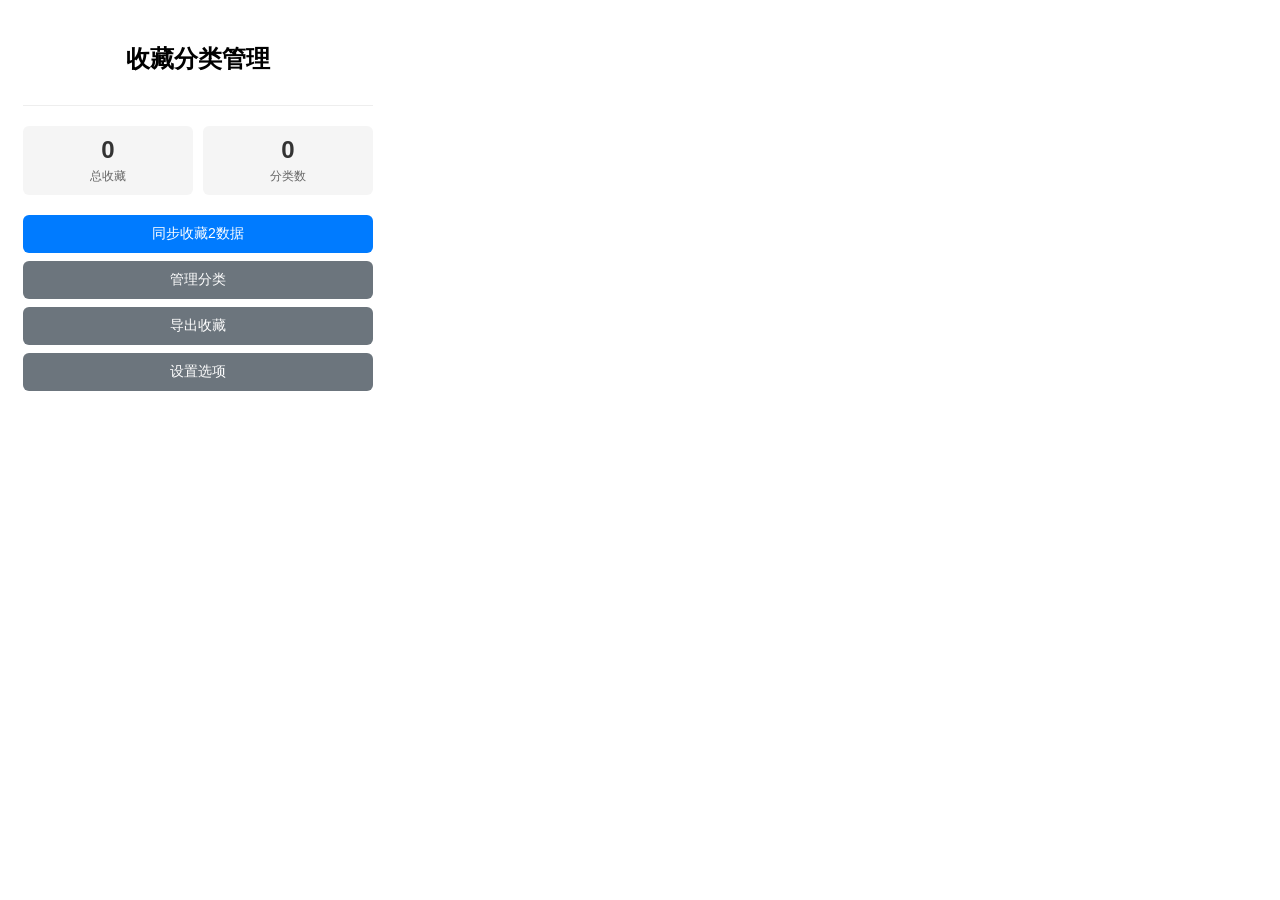
==== popup.html @ 771ba1e1 "chore: 初始化工程" ====
<!DOCTYPE html>
<html>
<head>
<meta charset="utf-8">
<style>
  body {
    width: 350px;
    padding: 15px;
    font-family: -apple-system, BlinkMacSystemFont, 'Segoe UI', Roboto, sans-serif;
  }
  
  .header {
    text-align: center;
    margin-bottom: 20px;
    padding-bottom: 10px;
    border-bottom: 1px solid #eee;
  }
  
  .stats {
    display: grid;
    grid-template-columns: 1fr 1fr;
    gap: 10px;
    margin-bottom: 20px;
  }
  
  .stat-item {
    background: #f5f5f5;
    padding: 10px;
    border-radius: 6px;
    text-align: center;
  }
  
  .stat-number {
    font-size: 24px;
    font-weight: bold;
    color: #333;
  }
  
  .stat-label {
    font-size: 12px;
    color: #666;
    margin-top: 4px;
  }
  
  .actions {
    display: flex;
    flex-direction: column;
    gap: 8px;
  }
  
  .btn {
    padding: 10px 15px;
    border: none;
    border-radius: 6px;
    cursor: pointer;
    font-size: 14px;
    transition: background-color 0.2s;
  }
  
  .btn-primary {
    background: #007bff;
    color: white;
  }
  
  .btn-primary:hover {
    background: #0056b3;
  }
  
  .btn-secondary {
    background: #6c757d;
    color: white;
  }
  
  .btn-secondary:hover {
    background: #545b62;
  }
  
  .category-quick-list {
    max-height: 150px;
    overflow-y: auto;
    margin-top: 15px;
  }
  
  .category-quick-item {
    display: flex;
    justify-content: space-between;
    align-items: center;
    padding: 8px 10px;
    border-radius: 4px;
    margin-bottom: 4px;
    background: #f8f9fa;
    font-size: 13px;
  }
  
  .category-color {
    width: 12px;
    height: 12px;
    border-radius: 50%;
    margin-right: 8px;
  }
</style>
</head>
<body>
<div class="header">
  <h2>收藏分类管理</h2>
</div>

<div class="stats">
  <div class="stat-item">
    <div class="stat-number" id="total-favorites">0</div>
    <div class="stat-label">总收藏</div>
  </div>
  <div class="stat-item">
    <div class="stat-number" id="total-categories">0</div>
    <div class="stat-label">分类数</div>
  </div>
</div>

<div class="actions">
  <button class="btn btn-primary" id="sync-data">同步收藏2数据</button>
  <button class="btn btn-secondary" id="manage-categories">管理分类</button>
  <button class="btn btn-secondary" id="export-favorites">导出收藏</button>
  <button class="btn btn-secondary" id="open-options">设置选项</button>
</div>

<div class="category-quick-list" id="category-list">
  <!-- 分类列表将在这里动态生成 -->
</div>

<script src="popup.js"></script>
</body>
</html>
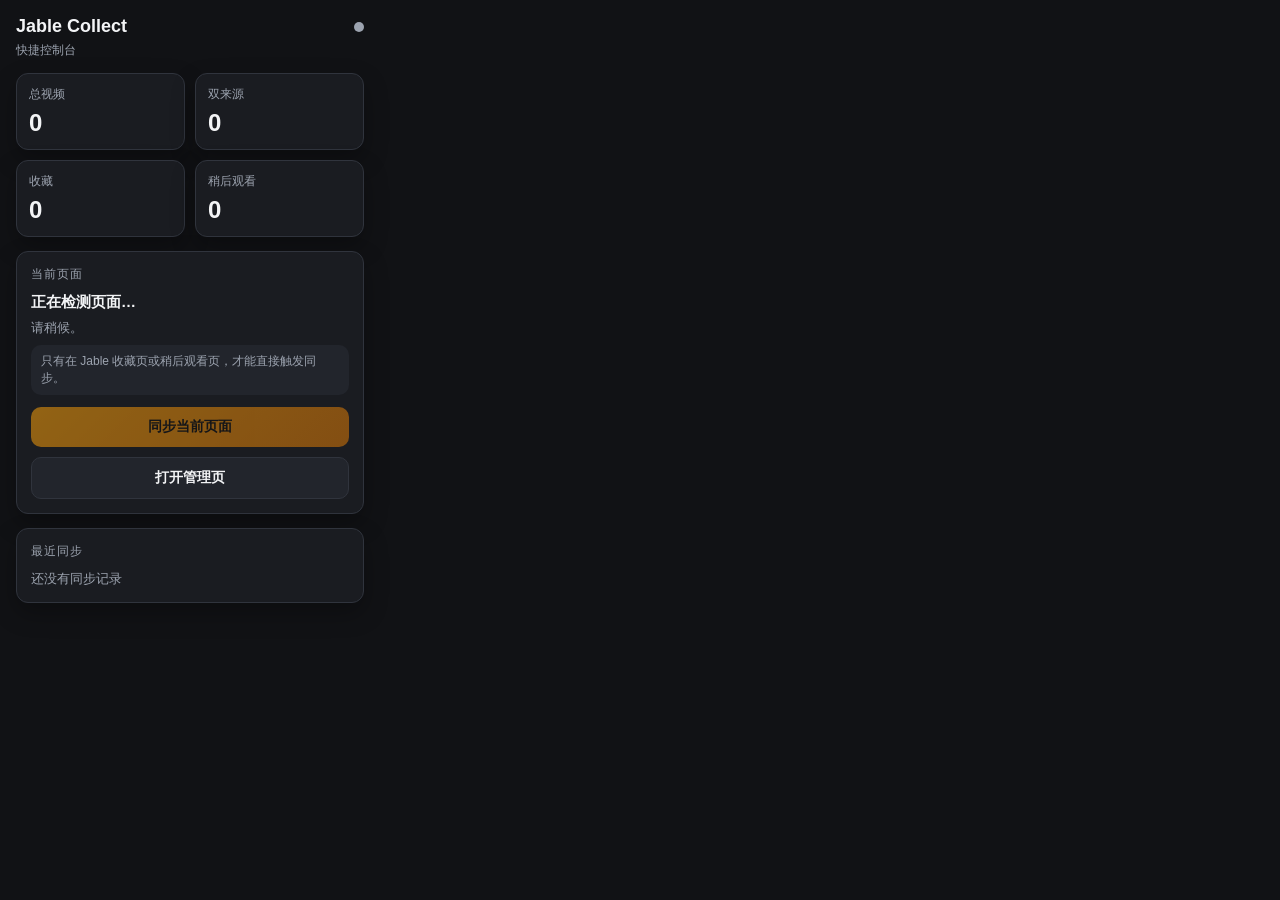
==== commit 1706b392: "feat: 重构 popup 为快捷同步面板 将 popup 改为展示本地统计、当前页面识别和最近同步状态，并支持从 popup 直接触发收藏页或稍后观看页同步。" ====
--- a/popup.html
+++ b/popup.html
@@ -2,131 +2,241 @@
 <html>
 <head>
 <meta charset="utf-8">
+<title>Jable Collect</title>
 <style>
+  :root {
+    --bg: #111215;
+    --panel: #1a1c21;
+    --panel-soft: #22252c;
+    --border: #30343d;
+    --text: #f3f4f6;
+    --muted: #9ca3af;
+    --accent: #f59e0b;
+    --accent-strong: #d97706;
+    --success: #22c55e;
+    --danger: #ef4444;
+    --shadow: rgba(0, 0, 0, 0.28);
+  }
+
+  * {
+    box-sizing: border-box;
+  }
+
   body {
-    width: 350px;
-    padding: 15px;
+    margin: 0;
+    width: 380px;
+    padding: 16px;
     font-family: -apple-system, BlinkMacSystemFont, 'Segoe UI', Roboto, sans-serif;
-  }
-  
+    background: var(--bg);
+    color: var(--text);
+  }
+
+  .shell {
+    display: flex;
+    flex-direction: column;
+    gap: 14px;
+  }
+
   .header {
-    text-align: center;
-    margin-bottom: 20px;
-    padding-bottom: 10px;
-    border-bottom: 1px solid #eee;
-  }
-  
+    display: flex;
+    justify-content: space-between;
+    align-items: flex-start;
+    gap: 12px;
+  }
+
+  .title {
+    font-size: 18px;
+    font-weight: 700;
+    line-height: 1.2;
+  }
+
+  .subtitle {
+    margin-top: 4px;
+    font-size: 12px;
+    color: var(--muted);
+  }
+
+  .status-dot {
+    width: 10px;
+    height: 10px;
+    border-radius: 50%;
+    background: var(--muted);
+    margin-top: 6px;
+    flex-shrink: 0;
+  }
+
+  .status-dot.success { background: var(--success); }
+  .status-dot.error { background: var(--danger); }
+  .status-dot.running { background: var(--accent); }
+
   .stats {
     display: grid;
-    grid-template-columns: 1fr 1fr;
+    grid-template-columns: repeat(2, minmax(0, 1fr));
     gap: 10px;
-    margin-bottom: 20px;
-  }
-  
-  .stat-item {
-    background: #f5f5f5;
-    padding: 10px;
-    border-radius: 6px;
-    text-align: center;
-  }
-  
-  .stat-number {
+  }
+
+  .stat-card,
+  .panel {
+    background: var(--panel);
+    border: 1px solid var(--border);
+    border-radius: 12px;
+    box-shadow: 0 10px 24px var(--shadow);
+  }
+
+  .stat-card {
+    padding: 12px;
+  }
+
+  .stat-label {
+    font-size: 12px;
+    color: var(--muted);
+  }
+
+  .stat-value {
+    margin-top: 6px;
     font-size: 24px;
-    font-weight: bold;
-    color: #333;
-  }
-  
-  .stat-label {
-    font-size: 12px;
-    color: #666;
-    margin-top: 4px;
-  }
-  
+    font-weight: 700;
+  }
+
+  .panel {
+    padding: 14px;
+  }
+
+  .panel-title {
+    font-size: 12px;
+    text-transform: uppercase;
+    letter-spacing: 0.08em;
+    color: var(--muted);
+    margin-bottom: 10px;
+  }
+
+  .page-title {
+    font-size: 15px;
+    font-weight: 600;
+    margin-bottom: 6px;
+  }
+
+  .panel-text {
+    font-size: 13px;
+    color: var(--muted);
+    line-height: 1.5;
+  }
+
+  .sync-note {
+    margin-top: 8px;
+    padding: 8px 10px;
+    border-radius: 10px;
+    background: var(--panel-soft);
+    font-size: 12px;
+    color: var(--muted);
+  }
+
   .actions {
     display: flex;
     flex-direction: column;
-    gap: 8px;
-  }
-  
-  .btn {
-    padding: 10px 15px;
-    border: none;
-    border-radius: 6px;
+    gap: 10px;
+    margin-top: 12px;
+  }
+
+  button {
+    width: 100%;
+    border: 0;
+    border-radius: 10px;
+    padding: 11px 14px;
+    font-size: 14px;
+    font-weight: 600;
     cursor: pointer;
-    font-size: 14px;
-    transition: background-color 0.2s;
-  }
-  
+    transition: transform 0.15s ease, opacity 0.15s ease, background 0.15s ease;
+  }
+
+  button:hover:not(:disabled) {
+    transform: translateY(-1px);
+  }
+
+  button:disabled {
+    cursor: not-allowed;
+    opacity: 0.55;
+  }
+
   .btn-primary {
-    background: #007bff;
-    color: white;
-  }
-  
-  .btn-primary:hover {
-    background: #0056b3;
-  }
-  
+    background: linear-gradient(135deg, var(--accent) 0%, var(--accent-strong) 100%);
+    color: #111;
+  }
+
   .btn-secondary {
-    background: #6c757d;
-    color: white;
-  }
-  
-  .btn-secondary:hover {
-    background: #545b62;
-  }
-  
-  .category-quick-list {
-    max-height: 150px;
-    overflow-y: auto;
-    margin-top: 15px;
-  }
-  
-  .category-quick-item {
-    display: flex;
-    justify-content: space-between;
-    align-items: center;
-    padding: 8px 10px;
-    border-radius: 4px;
-    margin-bottom: 4px;
-    background: #f8f9fa;
+    background: var(--panel-soft);
+    color: var(--text);
+    border: 1px solid var(--border);
+  }
+
+  .status-row {
+    display: flex;
+    flex-direction: column;
+    gap: 6px;
     font-size: 13px;
   }
-  
-  .category-color {
-    width: 12px;
-    height: 12px;
-    border-radius: 50%;
-    margin-right: 8px;
+
+  .status-main {
+    font-weight: 600;
+  }
+
+  .status-meta {
+    color: var(--muted);
+    font-size: 12px;
+  }
+
+  .empty {
+    color: var(--muted);
+    font-size: 13px;
   }
 </style>
 </head>
 <body>
-<div class="header">
-  <h2>收藏分类管理</h2>
-</div>
-
-<div class="stats">
-  <div class="stat-item">
-    <div class="stat-number" id="total-favorites">0</div>
-    <div class="stat-label">总收藏</div>
-  </div>
-  <div class="stat-item">
-    <div class="stat-number" id="total-categories">0</div>
-    <div class="stat-label">分类数</div>
-  </div>
-</div>
-
-<div class="actions">
-  <button class="btn btn-primary" id="sync-data">同步收藏2数据</button>
-  <button class="btn btn-secondary" id="manage-categories">管理分类</button>
-  <button class="btn btn-secondary" id="export-favorites">导出收藏</button>
-  <button class="btn btn-secondary" id="open-options">设置选项</button>
-</div>
-
-<div class="category-quick-list" id="category-list">
-  <!-- 分类列表将在这里动态生成 -->
+<div class="shell">
+  <div class="header">
+    <div>
+      <div class="title">Jable Collect</div>
+      <div class="subtitle">快捷控制台</div>
+    </div>
+    <div class="status-dot" id="status-dot"></div>
+  </div>
+
+  <div class="stats">
+    <div class="stat-card">
+      <div class="stat-label">总视频</div>
+      <div class="stat-value" id="total-count">0</div>
+    </div>
+    <div class="stat-card">
+      <div class="stat-label">双来源</div>
+      <div class="stat-value" id="both-count">0</div>
+    </div>
+    <div class="stat-card">
+      <div class="stat-label">收藏</div>
+      <div class="stat-value" id="favorites-count">0</div>
+    </div>
+    <div class="stat-card">
+      <div class="stat-label">稍后观看</div>
+      <div class="stat-value" id="watch-later-count">0</div>
+    </div>
+  </div>
+
+  <div class="panel">
+    <div class="panel-title">当前页面</div>
+    <div class="page-title" id="page-title">正在检测页面…</div>
+    <div class="panel-text" id="page-description">请稍候。</div>
+    <div class="sync-note" id="sync-note">只有在 Jable 收藏页或稍后观看页，才能直接触发同步。</div>
+    <div class="actions">
+      <button class="btn-primary" id="sync-button" disabled>同步当前页面</button>
+      <button class="btn-secondary" id="open-options">打开管理页</button>
+    </div>
+  </div>
+
+  <div class="panel">
+    <div class="panel-title">最近同步</div>
+    <div id="sync-status" class="empty">还没有同步记录</div>
+  </div>
 </div>
 
 <script src="popup.js"></script>
 </body>
-</html>+</html>
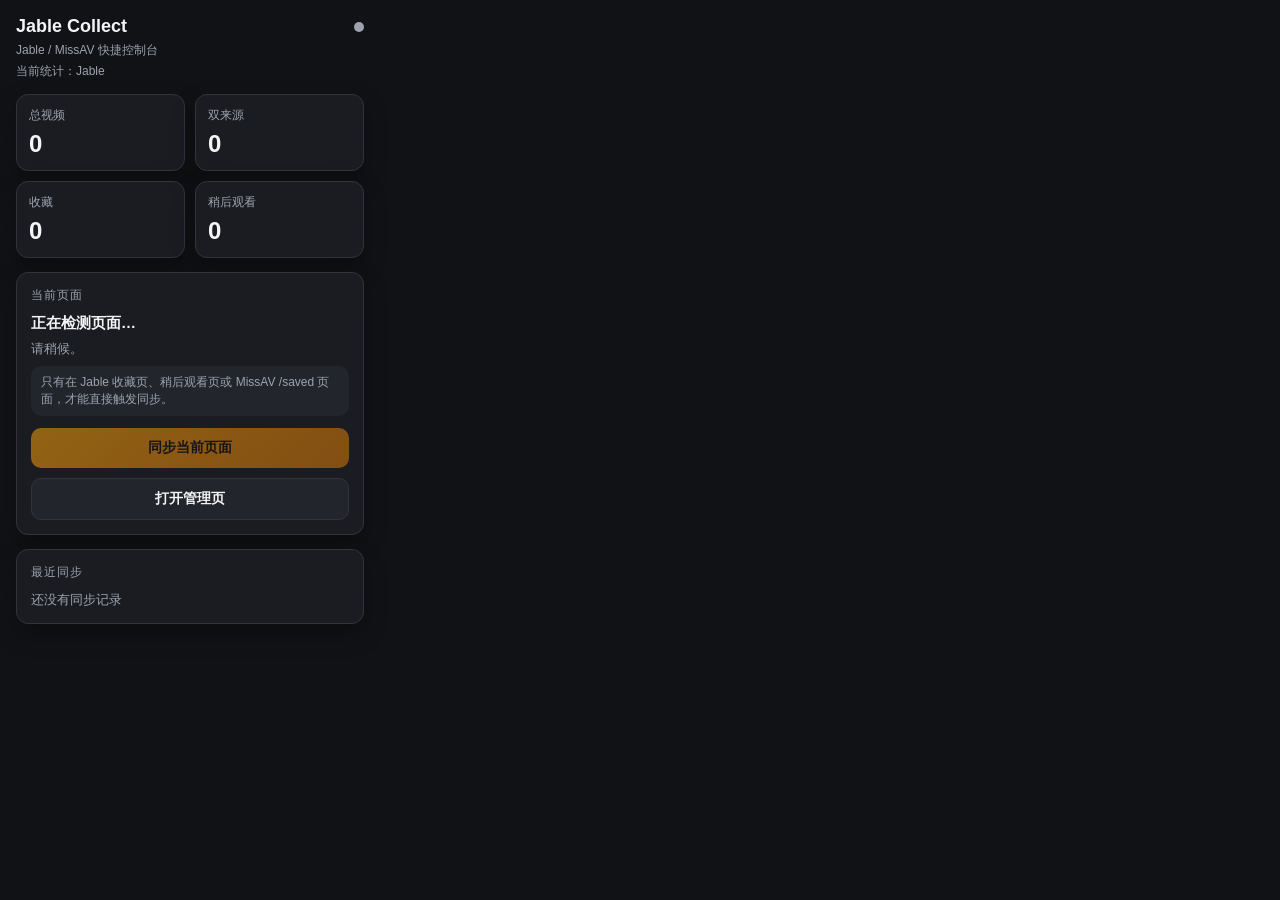
==== commit f74fbe57: "feat: popup 支持多站点识别，统计和同步状态按站点区分" ====
--- a/popup.html
+++ b/popup.html
@@ -196,26 +196,27 @@
   <div class="header">
     <div>
       <div class="title">Jable Collect</div>
-      <div class="subtitle">快捷控制台</div>
+      <div class="subtitle">Jable / MissAV 快捷控制台</div>
+      <div class="subtitle" id="stats-site">当前统计：Jable</div>
     </div>
     <div class="status-dot" id="status-dot"></div>
   </div>
 
   <div class="stats">
     <div class="stat-card">
-      <div class="stat-label">总视频</div>
+      <div class="stat-label" id="total-label">总视频</div>
       <div class="stat-value" id="total-count">0</div>
     </div>
     <div class="stat-card">
-      <div class="stat-label">双来源</div>
+      <div class="stat-label" id="both-label">双来源</div>
       <div class="stat-value" id="both-count">0</div>
     </div>
     <div class="stat-card">
-      <div class="stat-label">收藏</div>
+      <div class="stat-label" id="favorites-label">收藏</div>
       <div class="stat-value" id="favorites-count">0</div>
     </div>
     <div class="stat-card">
-      <div class="stat-label">稍后观看</div>
+      <div class="stat-label" id="watch-later-label">稍后观看</div>
       <div class="stat-value" id="watch-later-count">0</div>
     </div>
   </div>
@@ -224,7 +225,7 @@
     <div class="panel-title">当前页面</div>
     <div class="page-title" id="page-title">正在检测页面…</div>
     <div class="panel-text" id="page-description">请稍候。</div>
-    <div class="sync-note" id="sync-note">只有在 Jable 收藏页或稍后观看页，才能直接触发同步。</div>
+    <div class="sync-note" id="sync-note">只有在 Jable 收藏页、稍后观看页或 MissAV /saved 页面，才能直接触发同步。</div>
     <div class="actions">
       <button class="btn-primary" id="sync-button" disabled>同步当前页面</button>
       <button class="btn-secondary" id="open-options">打开管理页</button>
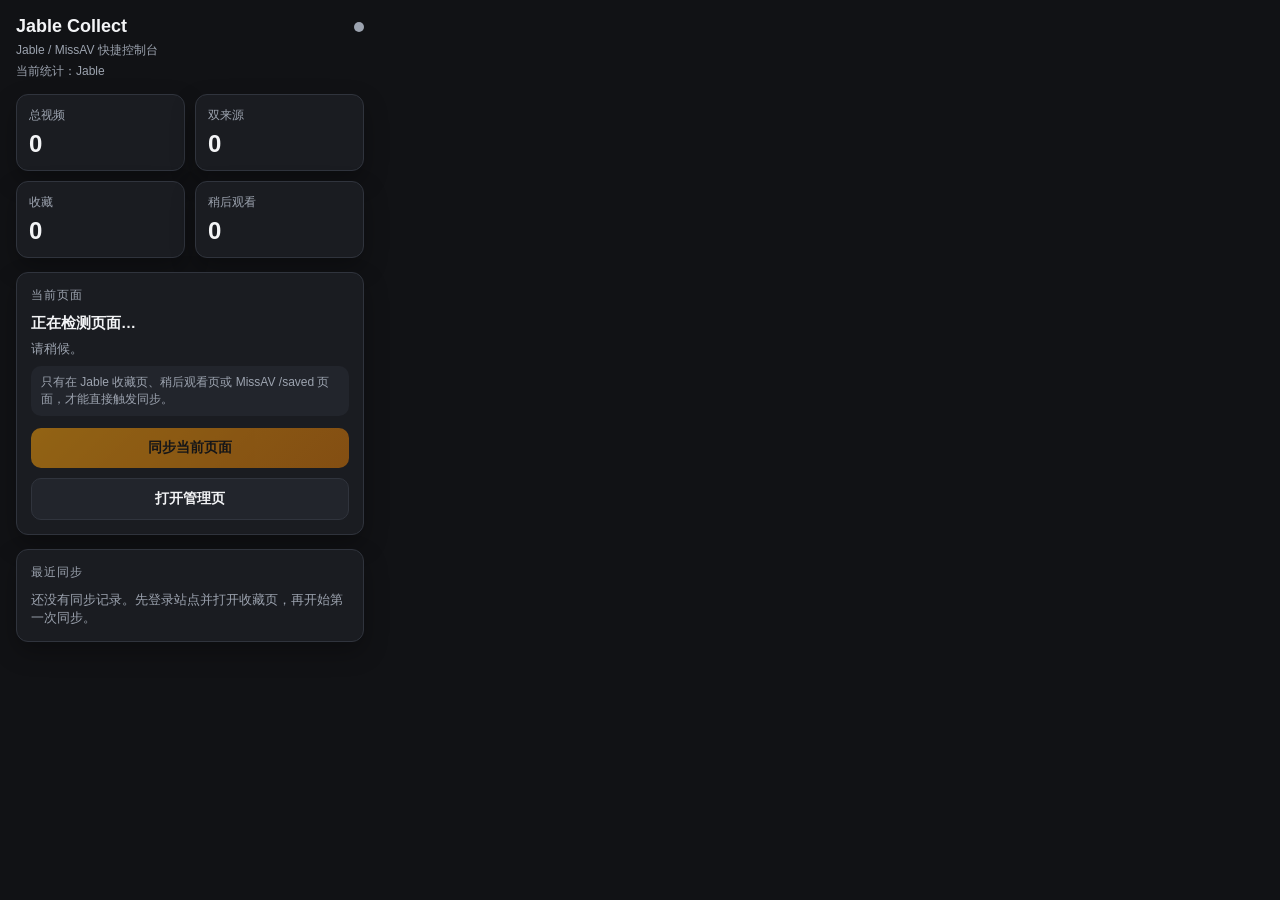
==== commit 907aa22b: "功能：增加持久同步状态与扩展角标" ====
--- a/popup.html
+++ b/popup.html
@@ -234,7 +234,7 @@
 
   <div class="panel">
     <div class="panel-title">最近同步</div>
-    <div id="sync-status" class="empty">还没有同步记录</div>
+    <div id="sync-status" class="empty">还没有同步记录。先登录站点并打开收藏页，再开始第一次同步。</div>
   </div>
 </div>
 
